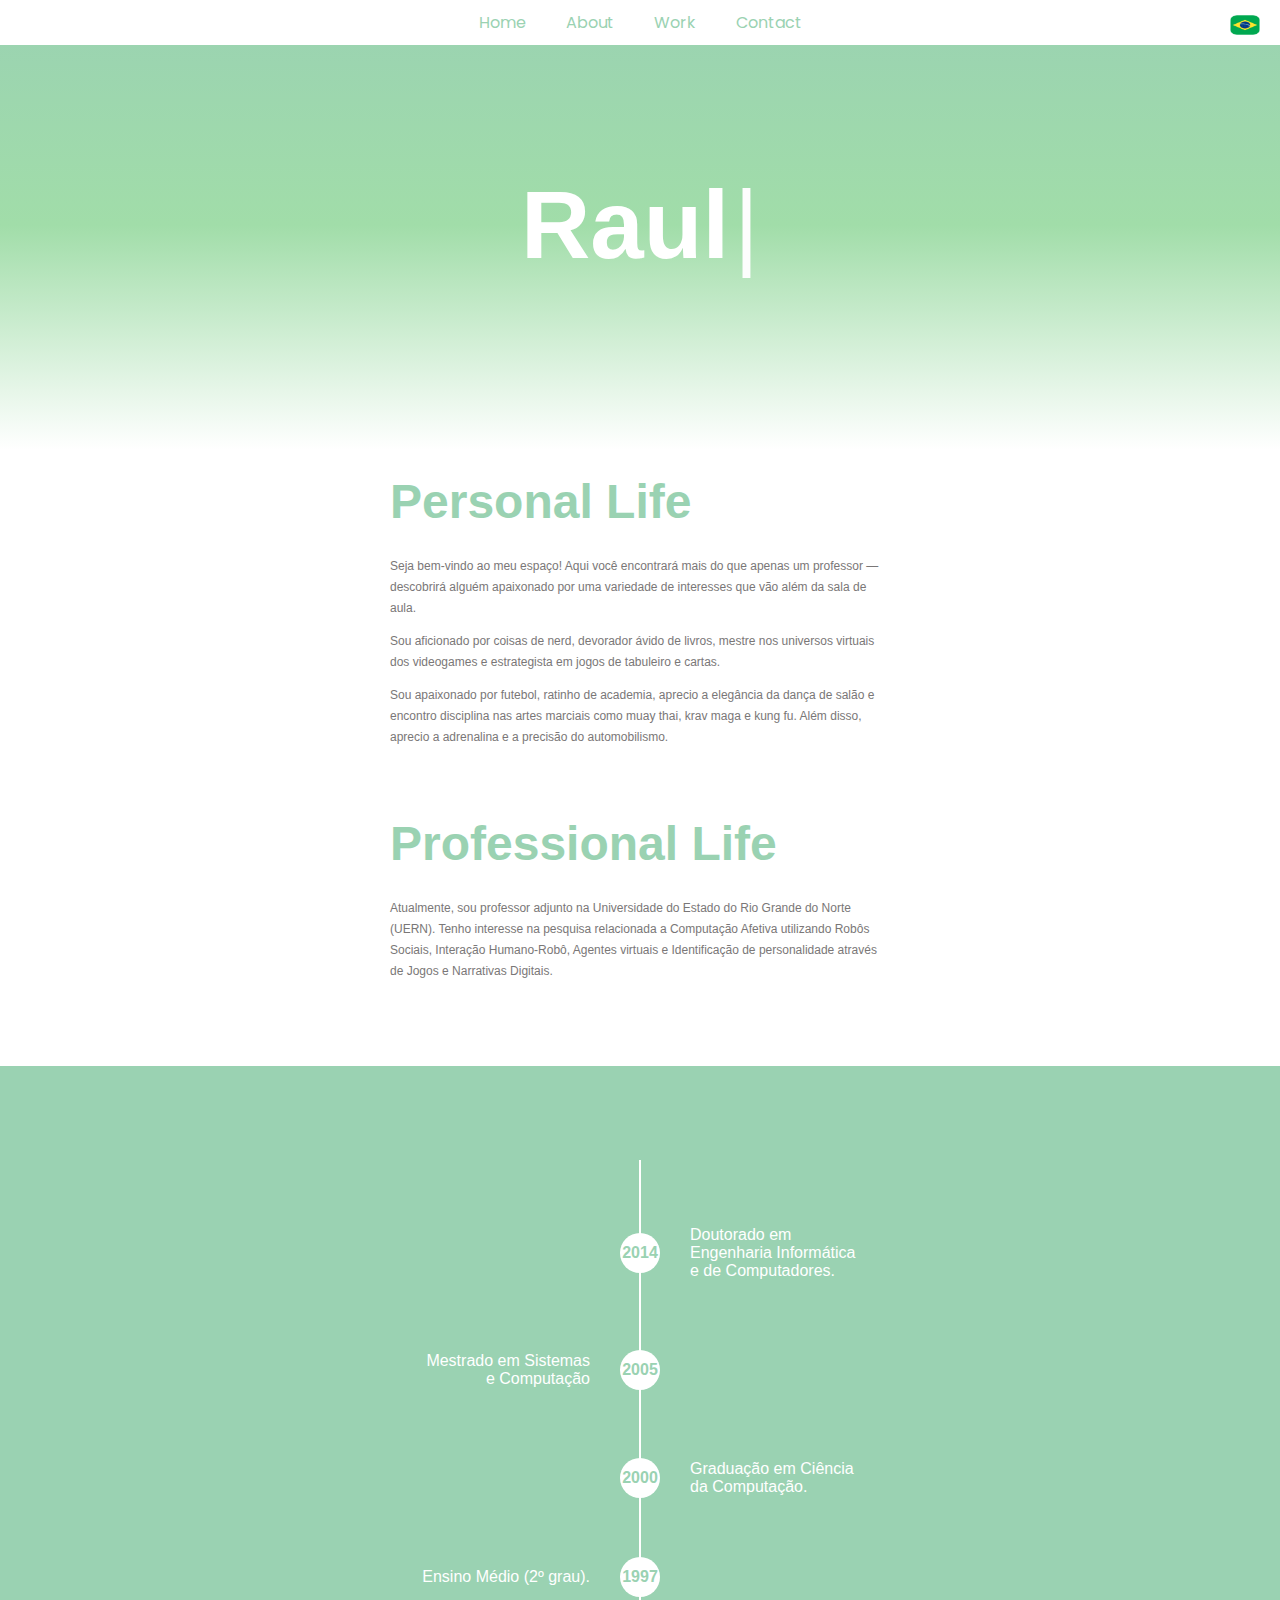
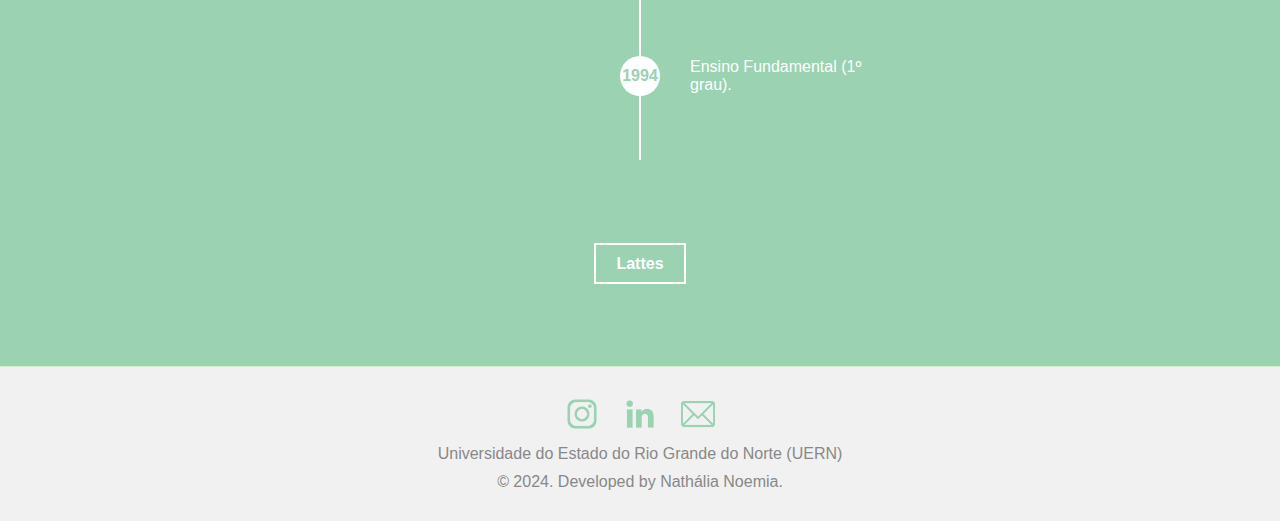
==== about.html @ e7ea9612 "Site Professor" ====
<!DOCTYPE html>
<html lang="pt-BR">
<head>
    <meta charset="UTF-8">
    <meta name="viewport" content="width=device-width, initial-scale=1.0">
    <title>Raul Paradeda</title>
    <link rel="preconnect" href="https://fonts.googleapis.com">
    <link rel="preconnect" href="https://fonts.gstatic.com" crossorigin>
    <link href="https://fonts.googleapis.com/css2?family=Kanit:ital,wght@0,100;0,200;0,300;0,400;0,500;0,600;0,700;0,800;0,900&family=Playwrite+US+Trad:wght@100..400&family=Poppins:ital,wght@0,100;0,200;0,300;0,400;0,500;0,600;0,700;0,800;0,900&display=swap" rel="stylesheet">
    <link rel="stylesheet" href="styles.css">
</head>
<body>
    <nav>
        <div class="nav-center">
            <ul>
                <li><a href="index.html">Home</a></li>
                <li><a href="about.html">About</a></li>
                <li><a href="work.html">Work</a></li>
                <li><a href="contato.html">Contact</a></li>
            </ul>
        </div>
        <div class="nav-right">
            <div id="language-switcher">
                <img id="flag" src="images/Brazil.png" alt="Bandeira do Brasil">
                <ul id="language-menu">
                    <li id="pt" onclick="switchLanguage('pt')">Português</li>
                    <li id="en" onclick="switchLanguage('en')">English</li>
                </ul>
            </div>
        </div>
    </nav>
    <div class="container">
        <h1 id="typing-text"></h1><span class="blinking-cursor">|</span>
    </div>
    <div class="about">
        <h1>Personal Life</h1>
        <p>Seja bem-vindo ao meu espaço! Aqui você encontrará mais do que apenas um professor — descobrirá alguém apaixonado por uma variedade de interesses que vão além da sala de aula.</p>
        <p>Sou aficionado por coisas de nerd, devorador ávido de livros, mestre nos universos virtuais dos videogames e estrategista em jogos de tabuleiro e cartas.</p>
        <p>Sou apaixonado por futebol, ratinho de academia, aprecio a elegância da dança de salão e encontro disciplina nas artes marciais como muay thai, krav maga e kung fu. Além disso, aprecio a adrenalina e a precisão do automobilismo.</p>
        <br>
        <br>
        <h1>Professional Life</h1><br>
        <p>Atualmente, sou professor adjunto na Universidade do Estado do Rio Grande do Norte (UERN). Tenho interesse na pesquisa relacionada a Computação Afetiva utilizando Robôs Sociais, Interação Humano-Robô, Agentes virtuais e Identificação de personalidade através de Jogos e Narrativas Digitais.</p>
    </div>
    <br>
    <br>
    <br>
    <br>
    
    <div class="corpo">
        <div class="timeline">
            <div class="timeline-event" onclick="openModal('modal1')">
                <div class="timeline-circle">2014</div>
                <div class="timeline-content">
                    <p>Doutorado em Engenharia Informática e de Computadores.</p>
                </div>
            </div>
            <div class="timeline-event" onclick="openModal('modal2')">
                <div class="timeline-circle">2005</div>
                <div class="timeline-content">
                    <p>Mestrado em Sistemas e Computação</p>
                </div>
            </div>
            <div class="timeline-event" onclick="openModal('modal3')">
                <div class="timeline-circle">2000</div>
                <div class="timeline-content">
                    <p>Graduação em Ciência da Computação.</p>
                </div>
            </div>
            <div class="timeline-event" onclick="openModal('modal4')">
                <div class="timeline-circle">1997</div>
                <div class="timeline-content">
                    <p>Ensino Médio (2º grau).</p>
                </div>
            </div>
            <div class="timeline-event" onclick="openModal('modal5')">
                <div class="timeline-circle">1994</div>
                <div class="timeline-content">
                    <p>Ensino Fundamental (1º grau).</p>
                </div>
            </div>
        </div>
        <div class="lattes">
            <a href="http://lattes.cnpq.br/7719675103212706" class ="lattes-link">Lattes</a>
        </div>
    </div>

    <!-- Modals -->
    <div id="modal1" class="modal">
        <div class="modal-content">
            <span class="close" onclick="closeModal('modal1')">&times;</span>
            <h2>Doutorado em Engenharia Informática e de Computadores.</h2>
            <p>2014-2020</p>
            <p>Instituto Superior Técnico de Lisboa, IST, Portugal.
                Título: Personality-based Persuasion by an Interactive Social Robot Storyteller, Ano de obtenção: 2020.
                <br>Orientador: Ana Paiva.
                Coorientador: Carlos Martinho.
                Bolsista do(a): Conselho Nacional de Desenvolvimento Científico e Tecnológico, CNPq, Brasil.
                Palavras-chave: Robôs Sociais; Narrativas Interativas; Persuasão; Traços de Personalidade.
                Grande área: Ciências Exatas e da Terra
                Grande Área: Ciências Humanas / Área: Psicologia / Subárea: Persuasão.
                Grande Área: Ciências Humanas / Área: Psicologia / Subárea: Traços de Personalidade.
                Setores de atividade: Educação.</p>
        </div>
    </div>
    <div id="modal2" class="modal">
        <div class="modal-content">
            <span class="close" onclick="closeModal('modal2')">&times;</span>
            <h2>Mestrado em Sistemas e Computação</h2>
            <p>2005-2007</p>
            <p>Universidade Federal do Rio Grande do Norte, UFRN, Brasil.
                Título: Utilizando Pesos Estáticos e Dinâmicos em Sistemas Multi-Classificadores com Diferentes Níveis de Diversidade , Ano de Obtenção: 2007.
                <br>Orientador: Anne Magály de Paula Canuto.
                Bolsista do(a): Conselho Nacional de Desenvolvimento Científico e Tecnológico, CNPq, Brasil.
                Palavras-chave: Aprendizado de Máquina; Sistemas de Multi-Classificação; Ensembles; Métodos de Combinação; Pesos.
                Grande área: Ciências Exatas e da Terra
                Grande Área: Ciências Exatas e da Terra / Área: Ciência da Computação / Subárea: Inteligência Artificial.
                Setores de atividade: Atividades profissionais, científicas e técnicas.</p>
        </div>
    </div>
    <div id="modal3" class="modal">
        <div class="modal-content">
            <span class="close" onclick="closeModal('modal3')">&times;</span>
            <h2>Graduação em Ciência da Computação.</h2>
            <p>2000-2004</p>
            <p>Católica de Pelotas, UCPEL, Brasil.
                Título: SISTEMA DE RECOMENDAÇÃO APLICADO AO TURISMO.
                <br>Orientador: Ramiro Saldaña.
                Bolsista do(a): Bolsa Antonio Zattera, BOLSA FUNDAÇÃO, Brasil.</p>
        </div>
    </div>
    <div id="modal4" class="modal">
        <div class="modal-content">
            <span class="close" onclick="closeModal('modal4')">&times;</span>
            <h2>Ensino Médio (2º grau).</h2>
            <p>1997-2000</p>
            <p>Colegio Municipal Pelotense, CMP, Brasil.</p>
        </div>
    </div>
    <div id="modal5" class="modal">
        <div class="modal-content">
            <span class="close" onclick="closeModal('modal5')">&times;</span>
            <h2>Ensino Fundamental (1º grau).</h2>
            <p>1994-1996</p>
            <p>Colegio Municipal Pelotense, CMP, Brasil.</p>
        </div>
    </div>
    <footer>
        <div class="social-icons">
            <div class="social-icons">
                <a href="https://instagram.com/paradeda/" target="_blank"><img src="images/instagram.png" alt="Instagram"></a>
                <a href="https://linkedin.com/in/raul-paradeda/" target="_blank"><img src="images/linkedin.png" alt="LinkedIn"></a>
                <a href="mailto:raulparadeda@uern.br"><img src="images/email.png" alt="Email"></a>
            </div>
        </div>
        <a href="https://portal.uern.br/" class="no-link">Universidade do Estado do Rio Grande do Norte (UERN)</a>
        <p>&copy; 2024. Developed by <a href="https://github.com/nathalianoemia" class="no-link-github">Nathália Noemia</a>.</p>
    </footer>
    <script src="script.js"></script>
    <script src="language-switcher.js"></script> 
</body>
</html>
---- styles.css ----
body {
    margin: 0;
    /* font-family: 'Courier New', Courier, monospace; */
    /* font-family: Verdana, Geneva, Tahoma, sans-serif; */
    font-family: 'Segoe UI', Tahoma, Geneva, Verdana, sans-serif;
}

nav {
    position: fixed;
    top: 0;
    left: 0;
    width: 100%;
    z-index: 1000;
    display: flex;
    justify-content: space-between;
    align-items: center;
    background-color: rgb(255, 255, 255);
    padding: 10px 0;
}

.nav-center {
    display: flex;
    justify-content: center;
    flex-grow: 1;
}

.nav-right select {
    margin-right: 20px;
    border-radius: 10px;
    background-color: rgb(245, 245, 235);
    font-size: 1rem;
    color: #123D18;
    cursor: pointer;
    outline: none;
}

nav ul {
    display: flex;
    justify-content: center;
    list-style: none;
    padding: 0;
    margin: 0;
}

nav ul li {
    margin: 0 20px;
}

nav ul li a {
    font-family: "Poppins", sans-serif;
    text-decoration: none;
    color: #9ad2b2;
    font-size: 1rem;
}

nav ul li a:hover{
    color: #cfeedd;
}

nav ul li a.active{
    border: 2px #9ad2b2;
}

.container {
    display: flex;
    justify-content: center;
    align-items: center;
    height: 50vh;
    background: linear-gradient(to bottom, #9ad2b2, #a1dda9, #ffffff);
    text-align: center;
}

#typing-text {
    font-size: 3rem;
    margin: 0;
    color: #ffffff;
}

.blinking-cursor {
    font-size: 5rem;
    margin-left: 5px;
    animation: blink 0.7s infinite;
    color: #fdfdfd;
}

@keyframes blink {
    0% { opacity: 1; }
    50% { opacity: 0; }
    100% { opacity: 1; }
}

.profile-section {
    display: flex;
    justify-content: center;
    align-items: center;
    text-align: center;
    padding: 20px;
    max-width: 800px;
    margin: 50px auto;
}

.center {
    display: flex;
    flex-direction: column;
    align-items: center;
}
.center2{
    display: flex;
    flex-direction: row;
    justify-content: space-around;
    align-items: center;
}


.profile-picture {
    border-radius: 10px;
    width: 150px;
    height: 150px;
    margin-bottom: 20px;
}

.home {
    font-family:Verdana, Geneva, Tahoma, sans-serif;
    color: rgb(122, 119, 119);
    display: flex;
    width: 60%;
    flex-direction: column;
    align-items: center;
    text-align: justify;
}
.home p{
    text-align: justify;
}

.strong-home {
    font-size: 2em; /* Ajuste o tamanho da fonte conforme necessário */
    color: #9ad2b2; /* Ajuste a cor conforme necessário */
    margin-bottom: 10px; /* Espaço entre "Hello," e "I'm Raul Paradeda." */
}

.home p {
    margin-top: 10px; 
    text-align: center;
    /* Ajuste o espaçamento entre a linha e o parágrafo */
}
.about-home{
    width: 100%;
    display: flex;
    justify-content: center;
    margin-bottom: 20px;
    
}
.about-home a{
    border: 2px solid #9ad2b2;
    width: fit-content;
    padding: 5px 10px;
    margin-top: 10px; /* ajuste conforme necessário */
    text-align: center;
}

.about-home-link {
    text-decoration: none;
    color: rgb(122, 119, 119);
    transition: background-color 0.3s, color 0.3s;
    display: block;
}

.about-home-link:hover {
    color: rgb(229, 227, 227);
}


.about{
    /* display: flex;   */
    justify-content: flex-end; /* Centraliza horizontalmente */
    align-items: end; /* Centraliza verticalmente */
    margin-top: 20px;
    text-align: left; /* Garante que o texto esteja alinhado à esquerda */
    max-width: 800px; /* Limita a largura máxima da seção */
    margin: 10px auto; /* Centraliza a seção horizontalmente na página */
    font-family: Verdana, Geneva, Tahoma, sans-serif;
    color: rgb(122, 119, 119);
    font-size: 12px;
    font-weight: 500;
    line-height: 1.75;
    /* text-align: justify; Justifica o texto */
    max-width: 500px;
}
.about h1{
    text-align: right;
    font-size: 3rem;
    color: #9ad2b2;
    display: inline;
}
.projetos {
    text-align: center;
    margin-bottom: 20px;
}

.projetos h2{
    font-size: 3rem;
    color: #9ad2b2;
}

.project-title p {
    color:rgb(122, 119, 119); 
    /* font-weight: bold; */
    font-family: 'Poppins', sans-serif; 
    font-size: 18px; /* Ajuste o tamanho da fonte conforme necessário */
    /* font-weight:; Ajuste o peso da fonte conforme necessário */
    text-align: center; /* Centraliza o texto */
    margin-top: 10px; /* Espaçamento superior conforme necessário */
}

#modal-title {
    color: #9ad2b2; 
    font-family: 'Poppins', sans-serif; 
    font-size: 23px; 
    font-weight: bold; 
}

#modal-summary {
    color: rgb(122, 119, 119); 
    font-size: 16px; 
    line-height: 1.5; 
}


.contact-sections {
    display: flex;
    justify-content: space-between;
    align-items: flex-start;
    width: 90%;
    max-width: 1200px;
    margin: 20px auto;
    flex-wrap: wrap;
}

.Endereço p{
    color: rgb(122, 119, 119);
}

.professional-address p{
    color: rgb(122, 119, 119);
}

.map-section {
    width: 48%;
    text-align: left;
}

.map-section iframe {
    width: 100%;
    height: 300px;
    border: 0;
    border-radius: 10px;
    margin-bottom: 10px;
}

.professional-address {
    margin-top: 10px;
    font-size: 1rem;
    color: #123D18;
}

.contact-info {
    width: 48%;
    text-align: left;
    margin-bottom: 20px;
    margin-left: 10px;
}

.contact-info h2 {
    font-size: 1.5rem;
    color: #9ad2b2;
}

.contact-item {
    display: flex;
    align-items: center;
    margin: 10px 0;
    text-align: right;
}

.contact-item img {
    width: 20px;
    height: 20px;
    margin-right: 10px;
}

.contact-item span {
    font-size: 1rem;
    color: rgb(122, 119, 119);
}

.contact-info a:hover img {
    filter: brightness(1.2);
}

.corpo {
    font-family: Arial, sans-serif;
    /* background: linear-gradient(to top, #97DEA1, #B3E7BA, #ffff); */
    background-color: #9ad2b2; 
    margin: 0;
    padding: 0;
    display: flex;
    flex-direction: column;
    justify-content: center;
    align-items: center;
    height: 100vh;
   
}

.timeline {
    position: relative;
    max-width: 800px;
    padding: 20px;
    /* background: #fff; */
    border-radius: 10px;
    /* box-shadow: 0 0 10px rgba(0,0,0,0.1); */
}

.timeline::after {
    content: '';
    position: absolute;
    width: 2px;
    background-color: #ffffff;
    top: 0;
    bottom: 0;
    left: 50%;
    margin-left: -1px;
}

.timeline-event {
    cursor: pointer;
    display: flex;
    justify-content: flex-start;
    align-items: center;
    margin: 20px 0;
    position: relative;
}

.timeline-circle {
    background-color: #ffffff;
    color: #9ad2b2;
    width: 40px;
    height: 40px;
    border-radius: 50%;
    display: flex;
    justify-content: center;
    align-items: center;
    font-weight: bold;
    position: absolute;
    top: 50%;
    transform: translateY(-50%);
    z-index: 1;
}

.timeline-content {
    /* background: #f9f9f9; */
    padding: 10px 20px;
    border-radius: 5px;
    /* box-shadow: 0 0 5px rgba(0,0,0,0.1); */
    position: relative;
    width: 45%;
    color: #ffffff;
}

.timeline-event:nth-child(odd) .timeline-circle {
    left: calc(50% - 20px);
}

.timeline-event:nth-child(odd) .timeline-content {
    margin-left: calc(50% + 30px);
}

.timeline-event:nth-child(even) .timeline-circle {
    right: calc(50% - 20px);
}

.timeline-event:nth-child(even) .timeline-content {
    margin-right: calc(50% + 30px);
    text-align: right;
}


.lattes{
    margin-top:95px; /* Ajuste a margem superior conforme necessário */
    
}

.lattes-link {
    padding: 10px 20px;
    border: 2px solid white;
    color: white;
    text-decoration: none;
    font-weight: bold;
    transition: background-color 0.3s, color 0.3s;
}

.lattes-link:hover {
    /* background-color: white; */
    color: rgb(229, 227, 227);
}


.modal {
    display: none;
    position: fixed;
    z-index: 1000;
    left: 0;
    top: 0;
    width: 100%;
    height: 100%;
    overflow: auto;
    background-color: rgba(0,0,0,0.5);
}

.modal-content {
    background-color: #fff;
    margin: 10% auto;
    padding: 20px;
    border: 1px solid #888;
    width: 80%;
    max-width: 500px;
    border-radius: 10px;
}

.modal-content h2{
    color: #9ad2b2;
}

.modal-content p{
    color: rgb(122, 119, 119);
}

.close {
    color: #aaa;
    float: right;
    font-size: 28px;
    font-weight: bold;
}

.close:hover,
.close:focus {
    color: black;
    text-decoration: none;
    cursor: pointer;
}

.project-title{
    position: absolute;
    top: 50%;
    left: 50%;
    transform: translate(-50%, -50%);
    background-color: #9ad2b2;
    color: #9ad2b2; 
    font-size: 1.5rem;
    padding: 10px;
    opacity: 0;
    transition: opacity 0.3s ease;
}

#language-switcher {
    position: fixed;
    top: 15px;
    right: 20px;
    cursor: pointer;
}
#flag {
    width: 30px;
    height: 20px;
}
#language-menu {
    display: none;
    position: absolute;
    top: 35px;
    right: 0;
    background-color: white;
    border: 1px solid #ccc;
    border-radius: 5px;
    list-style-type: none;
    margin: 0;
    padding: 0;
}
#language-menu li {
    padding: 5px;
    cursor: pointer;
}
#language-menu li:hover {
    background-color: #f0f0f0;
}
#language-menu li.active {
    color: #7cc07c; 
}

.project-container {
    display: flex;
    flex-wrap: wrap;
    justify-content: space-between;
    padding: 20px;
    gap: 10px;
}

.project {
    position: relative;
    width: calc(50% - 10px);
    margin-bottom: 20px;
    cursor: pointer;
    overflow: hidden;
    border-radius: 10px;
}

.project img {
    width: 100%;
    display: block;
    transition: opacity 0.3s ease;
}

.project .project-title {
    position: absolute;
    top: 50%;
    left: 50%;
    transform: translate(-50%, -50%);
    background-color: rgba(255, 255, 255, 0.8);
    color: #333;
    text-align: center;
    padding: 10px;
    opacity: 0;
    transition: opacity 0.3s ease;
}

.project:hover img {
    opacity: 0;
}

.project:hover .project-title {
    opacity: 1;
}

.modal {
    display: none;
    position: fixed;
    z-index: 1000;
    left: 0;
    top: 0;
    width: 100%;
    height: 100%;
    overflow: auto;
    background-color: rgba(0, 0, 0, 0.5);
}

.modal-content {
    background-color: #fff;
    margin: 10% auto;
    padding: 20px;
    border: 1px solid #888;
    width: 80%;
    max-width: 500px;
    border-radius: 10px;
}

.modal-content h2 {
    color: #9ad2b2;
}

.modal-content p {
    color: rgb(122, 119, 119);
}

.close {
    color: #aaa;
    float: right;
    font-size: 28px;
    font-weight: bold;
}

.close:hover,
.close:focus {
    color: black;
    text-decoration: none;
    cursor: pointer;
}

footer {
    background-color: #f0f0f0eb;
    padding: 20px;
    text-align: center;
    border-top: 1px solid #d4eed0;
    margin-top: 80px; 
    margin: 0; 
}
footer .social-icons {
    margin: 10px 0;
}
footer .social-icons a {
    margin: 0 10px;
    display: inline-block;
}
footer .social-icons img {
    width: 34px;
    height: 34px;
    transition: filter 0.3s;
}
footer .social-icons img:hover {
    filter: brightness(0) saturate(100%) invert(85%) sepia(9%) saturate(271%) hue-rotate(73deg) brightness(91%) contrast(85%);
}
footer p {
    margin: 10px 0;
    color: #888;
}

.no-link, .no-link-github {
    color: #888; 
    text-decoration: none;
    cursor: pointer;
}

.no-link:hover, .no-link-github:hover{
    color: #aaa9a9;
}
/* Media Queries for Responsiveness */

/* Tablets */
@media (max-width: 768px) {
    #typing-text {
        font-size: 3rem;
    }

    .blinking-cursor {
        font-size: 3rem;
    }

    .profile-picture {
        width: 120px;
        height: 120px;
    }

    .intro-text {
        font-size: 1rem;
    }
}

/* Large Desktops */
@media (min-width: 1200px) {
    #typing-text {
        font-size: 6rem;
    }

    .blinking-cursor {
        font-size: 6rem;
    }

    .profile-picture {
        width: 200px;
        height: 200px;
    }

    .intro-text {
        font-size: 1.5rem;
    }
}

/* Desktops and Laptops */
@media (min-width: 992px) and (max-width: 1199px) {
    #typing-text {
        font-size: 5rem;
    }

    .blinking-cursor {
        font-size: 5rem;
    }

    .profile-picture {
        width: 150px;
        height: 150px;
    }

    .intro-text {
        font-size: 1.2rem;
    }
}

/* Tablets */
@media (min-width: 768px) and (max-width: 991px) {
    #typing-text {
        font-size: 4rem;
    }

    .blinking-cursor {
        font-size: 4rem;
    }

    .profile-picture {
        width: 120px;
        height: 120px;
    }

    .intro-text {
        font-size: 1rem;
    }
}

/* Mobile Phones */
@media (max-width: 767px) {
    nav {
        flex-direction: column;
        align-items: center;
    }

    nav ul {
        flex-direction: column;
        align-items: center;
    }

    nav ul li {
        margin: 20px 0;
    }

    .nav-right {
        margin-top: 10px;
    }

    #typing-text {
        font-size: 3rem;
    }

    .blinking-cursor {
        font-size: 3rem;
    }

    .profile-picture {
        width: 100px;
        height: 100px;
    }

    .intro-text {
        font-size: 0.9rem;
    }
}
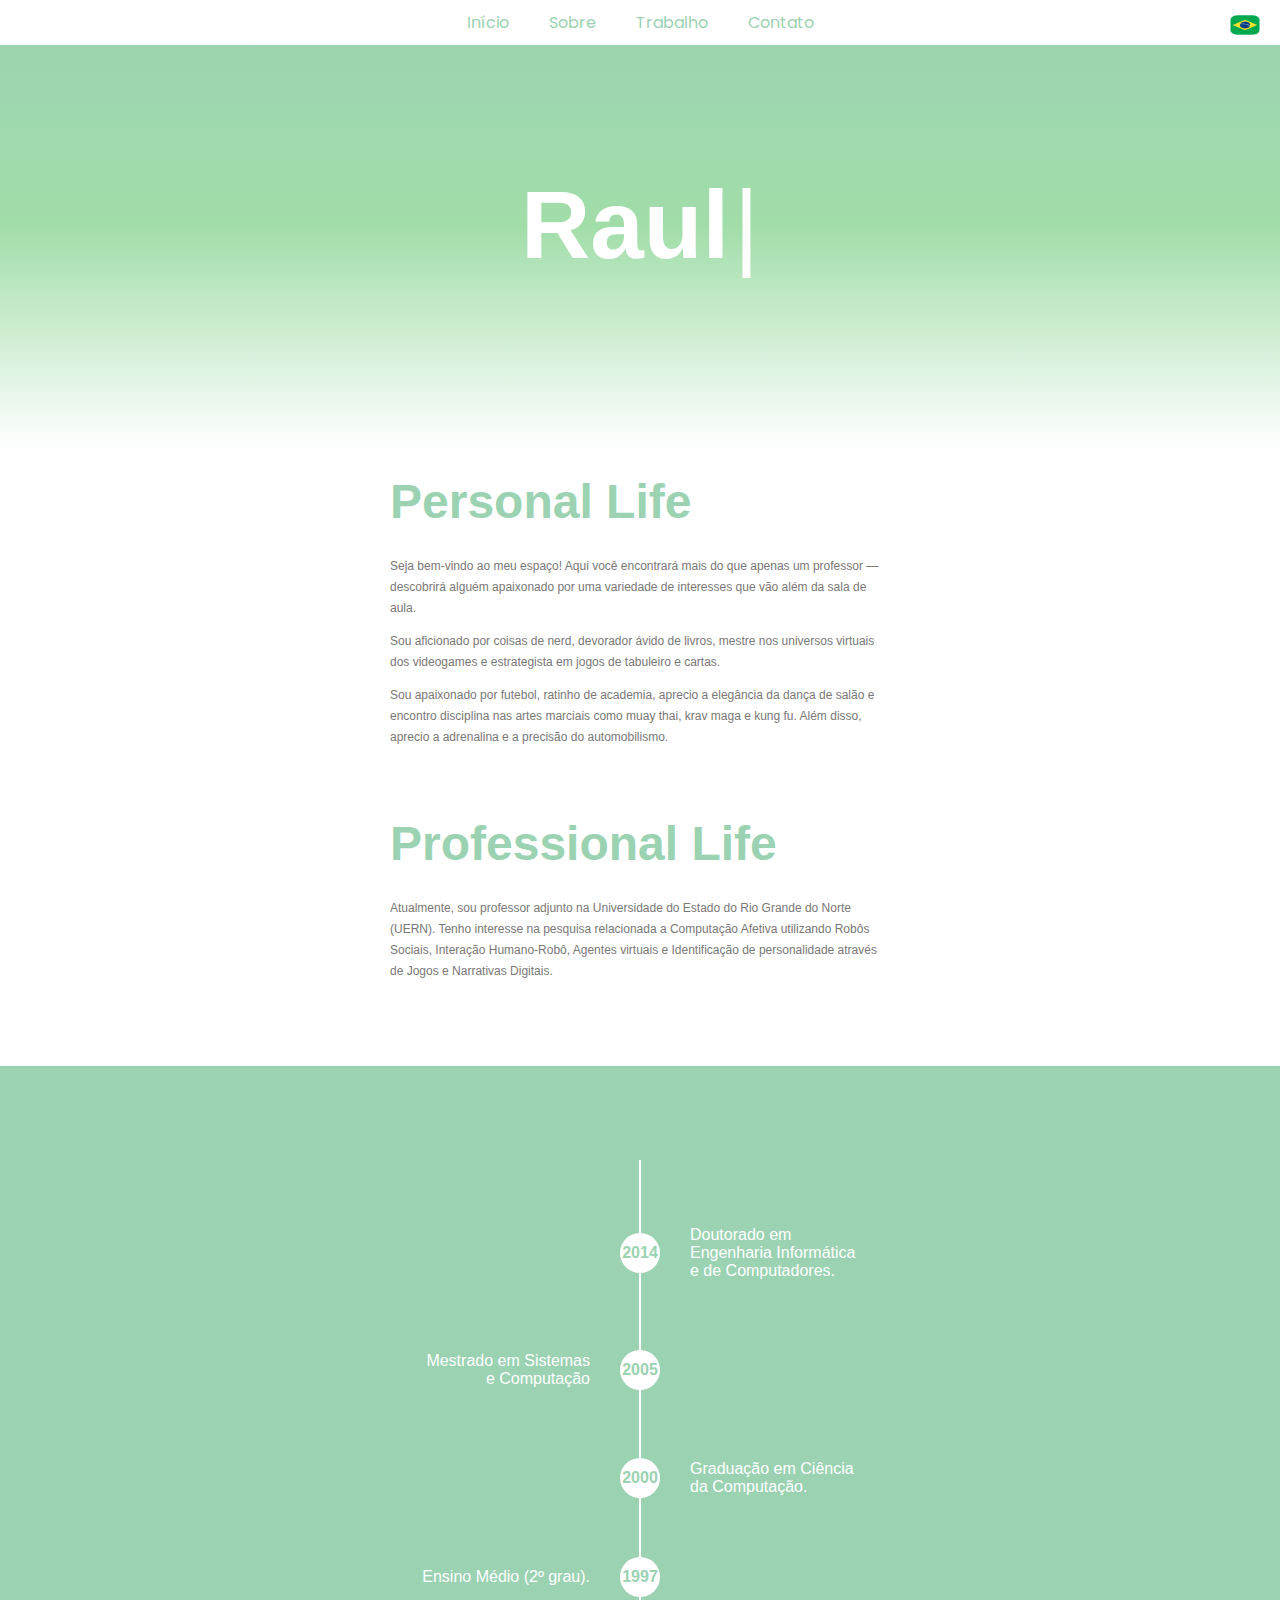
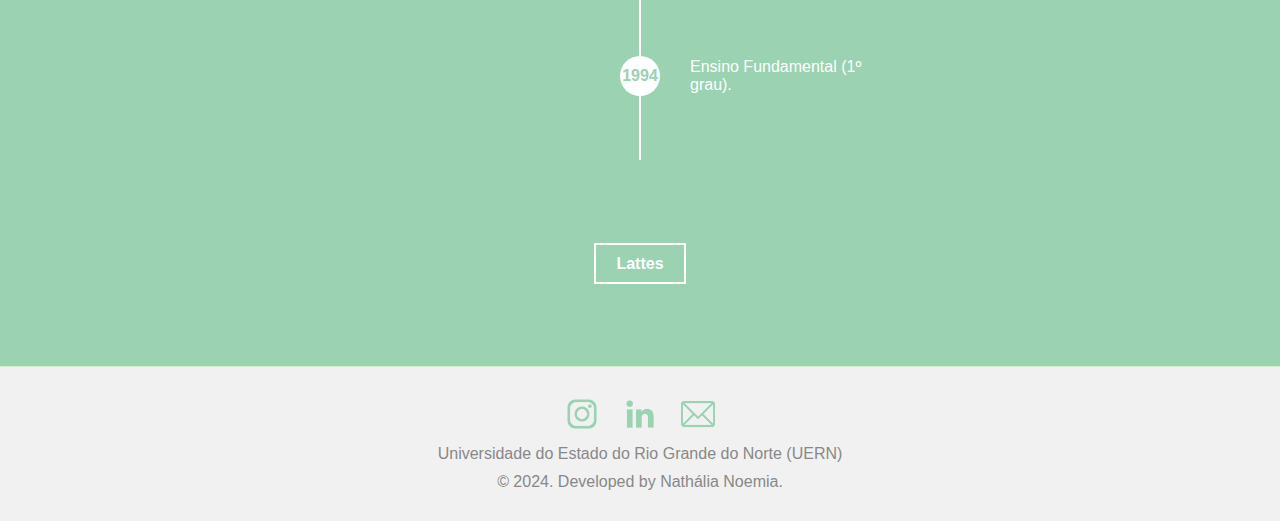
==== commit 49ceee38: "site professor" ====
--- a/about.html
+++ b/about.html
@@ -13,10 +13,10 @@
     <nav>
         <div class="nav-center">
             <ul>
-                <li><a href="index.html">Home</a></li>
-                <li><a href="about.html">About</a></li>
-                <li><a href="work.html">Work</a></li>
-                <li><a href="contato.html">Contact</a></li>
+                <li><a href="index.html">Início</a></li>
+                <li><a href="about.html">Sobre</a></li>
+                <li><a href="work.html">Trabalho</a></li>
+                <li><a href="contato.html">Contato</a></li>
             </ul>
         </div>
         <div class="nav-right">
